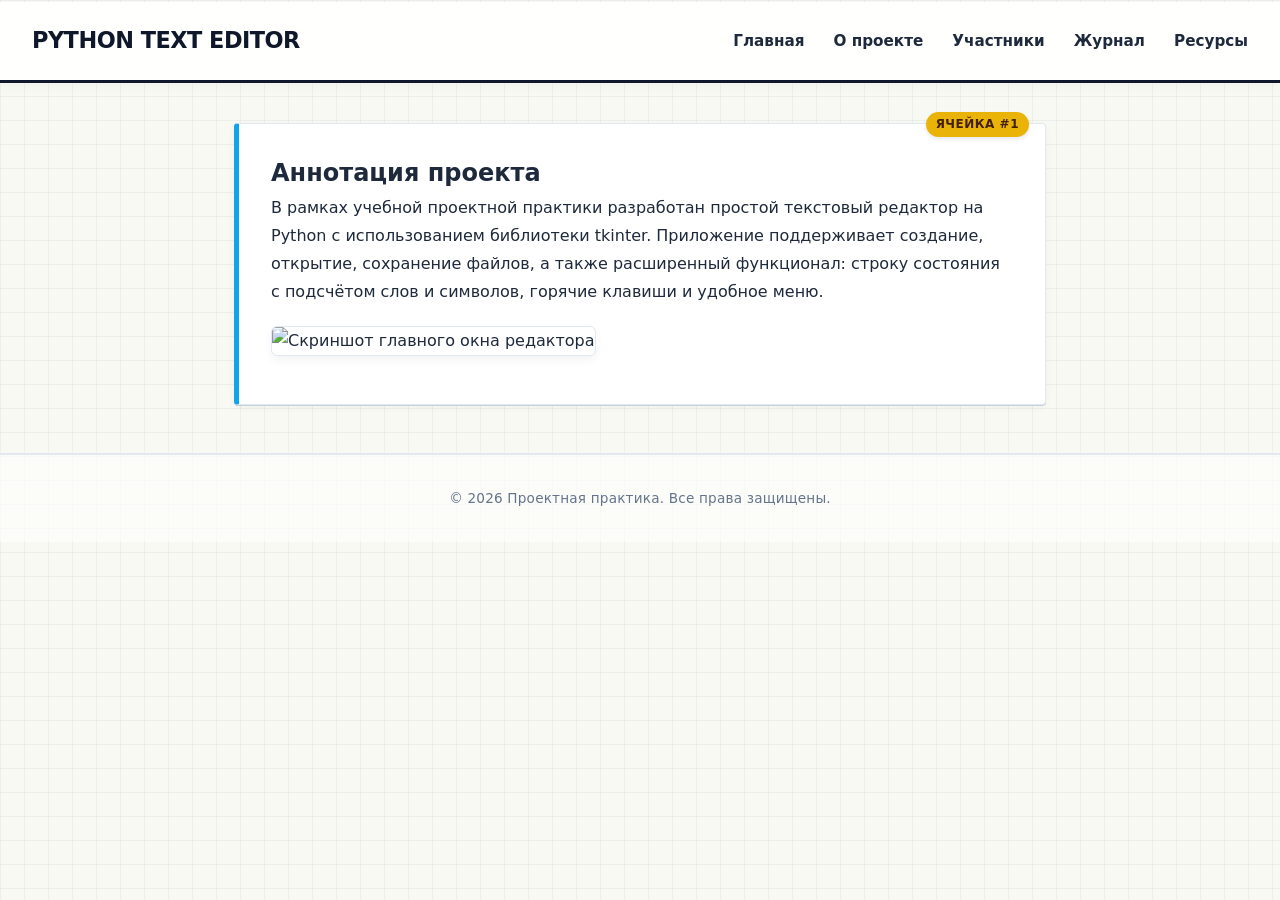
==== site/index.html @ 308b9dbd "docs: fill README with team info & add static site structure" ====
<!DOCTYPE html>
<html lang="ru">
<head>
  <meta charset="UTF-8">
  <meta name="viewport" content="width=device-width, initial-scale=1.0">
  <title>Python Text Editor - Проектная практика</title>
  <link rel="stylesheet" href="css/style.css">
</head>
<body>
  <header>
    <h1> Python Text Editor</h1>
    <nav>
      <a href="index.html">Главная</a>
      <a href="about.html">О проекте</a>
      <a href="participants.html">Участники</a>
      <a href="journal.html">Журнал</a>
      <a href="resources.html">Ресурсы</a>
    </nav>
  </header>
  <main>
    <div class="card">
      <h2>Аннотация проекта</h2>
      <p>В рамках учебной проектной практики разработан простой текстовый редактор на Python с использованием библиотеки tkinter. Приложение поддерживает создание, открытие, сохранение файлов, а также расширенный функционал: строку состояния с подсчётом слов и символов, горячие клавиши и удобное меню.</p>
      <img src="img/screenshot_main.png" alt="Скриншот главного окна редактора">
    </div>
  </main>
  <footer>© 2026 Проектная практика. Все права защищены.</footer>
</body>
</html>
---- site/css/style.css ----
:root {
  --primary: #0f172a;      /* Чернила */
  --secondary: #0ea5e9;    /* Чертежный синий */
  --bg: #f8f9f2;           /* Тёплая бумага */
  --text: #1e293b;         /* Угольный */
  --card: #ffffff;         /* Чистая страница */
  --accent: #eab308;       /* Маркер-выделитель */
  --grid: rgba(148, 163, 184, 0.12); /* Сетка */
}

* { box-sizing: border-box; margin: 0; padding: 0; }

body {
  font-family: 'Inter', 'Segoe UI', system-ui, sans-serif;
  background-color: var(--bg);
  background-image:
    linear-gradient(var(--grid) 1px, transparent 1px),
    linear-gradient(90deg, var(--grid) 1px, transparent 1px);
  background-size: 24px 24px;
  color: var(--text);
  line-height: 1.75;
  min-height: 100vh;
  padding-top: 2px; /* Выравнивание по сетке */
}

header {
  background: rgba(255, 255, 255, 0.92);
  backdrop-filter: blur(10px);
  border-bottom: 3px solid var(--primary);
  padding: 1.2rem 2rem;
  display: flex;
  justify-content: space-between;
  align-items: center;
  box-shadow: 0 4px 12px rgba(0,0,0,0.03);
}
header h1 {
  font-size: 1.4rem;
  font-weight: 800;
  letter-spacing: -0.5px;
  color: var(--primary);
  text-transform: uppercase;
}
nav a {
  color: var(--text);
  text-decoration: none;
  margin-left: 1.5rem;
  font-weight: 600;
  font-size: 0.95rem;
  position: relative;
  transition: color 0.2s;
}
nav a::after {
  content: '';
  position: absolute;
  bottom: -4px; left: 0;
  width: 0%; height: 3px;
  background: var(--accent);
  transition: width 0.25s ease;
  border-radius: 2px;
}
nav a:hover { color: var(--secondary); }
nav a:hover::after { width: 100%; }

main {
  max-width: 860px;
  margin: 2.5rem auto;
  padding: 0 1.5rem;
  counter-reset: lesson; /* Счётчик учебных записей */
}

.card {
  background: var(--card);
  padding: 1.8rem 2rem;
  border-radius: 4px;
  border: 1px solid #e2e8f0;
  border-left: 5px solid var(--secondary);
  box-shadow: 0 2px 8px rgba(0,0,0,0.04), 0 1px 0 #cbd5e1;
  margin-bottom: 2rem;
  position: relative;
  transition: transform 0.2s ease, box-shadow 0.2s ease, border-left-color 0.2s;
  counter-increment: lesson;
}
.card::before {
  content: "Ячейка #" counter(lesson);
  position: absolute;
  top: -12px; right: 16px;
  background: var(--accent);
  color: #422006;
  font-size: 0.75rem;
  font-weight: 700;
  padding: 2px 10px;
  border-radius: 100px;
  box-shadow: 0 2px 4px rgba(0,0,0,0.1);
  text-transform: uppercase;
  letter-spacing: 0.5px;
}
.card:hover {
  transform: translateY(-2px);
  box-shadow: 0 8px 20px rgba(14, 165, 233, 0.12), 0 2px 0 #cbd5e1;
  border-left-color: var(--accent);
}

img {
  max-width: 100%;
  border-radius: 6px;
  margin: 1.2rem 0;
  border: 1px solid #e2e8f0;
  box-shadow: 0 4px 10px rgba(0,0,0,0.05);
  background: #fff;
}

.video-container {
  position: relative;
  padding-bottom: 56.25%;
  height: 0;
  overflow: hidden;
  border-radius: 6px;
  margin: 1.5rem 0;
  border: 2px dashed #cbd5e1;
  background: #f8fafc;
}
.video-container::after {
  content: "▶ Видеоурок";
  position: absolute;
  top: 50%; left: 50%;
  transform: translate(-50%, -50%);
  background: rgba(15, 23, 42, 0.85);
  color: white;
  padding: 8px 16px;
  border-radius: 20px;
  font-size: 0.9rem;
  font-weight: 500;
  pointer-events: none;
  z-index: 1;
}
.video-container iframe {
  position: absolute;
  top: 0; left: 0; width: 100%; height: 100%;
  z-index: 2;
}

footer {
  text-align: center;
  padding: 2rem 1rem;
  color: #64748b;
  font-size: 0.85rem;
  border-top: 2px solid #e2e8f0;
  margin-top: 3rem;
  background: rgba(255,255,255,0.6);
  letter-spacing: 0.2px;
}

@media (max-width: 600px) {
  header { flex-direction: column; gap: 1rem; text-align: center; }
  nav { display: flex; flex-wrap: wrap; gap: 0.8rem; justify-content: center; }
  nav a { margin: 0; }
  .card { padding: 1.5rem; }
  .card::before { top: -10px; right: 10px; font-size: 0.7rem; }
}
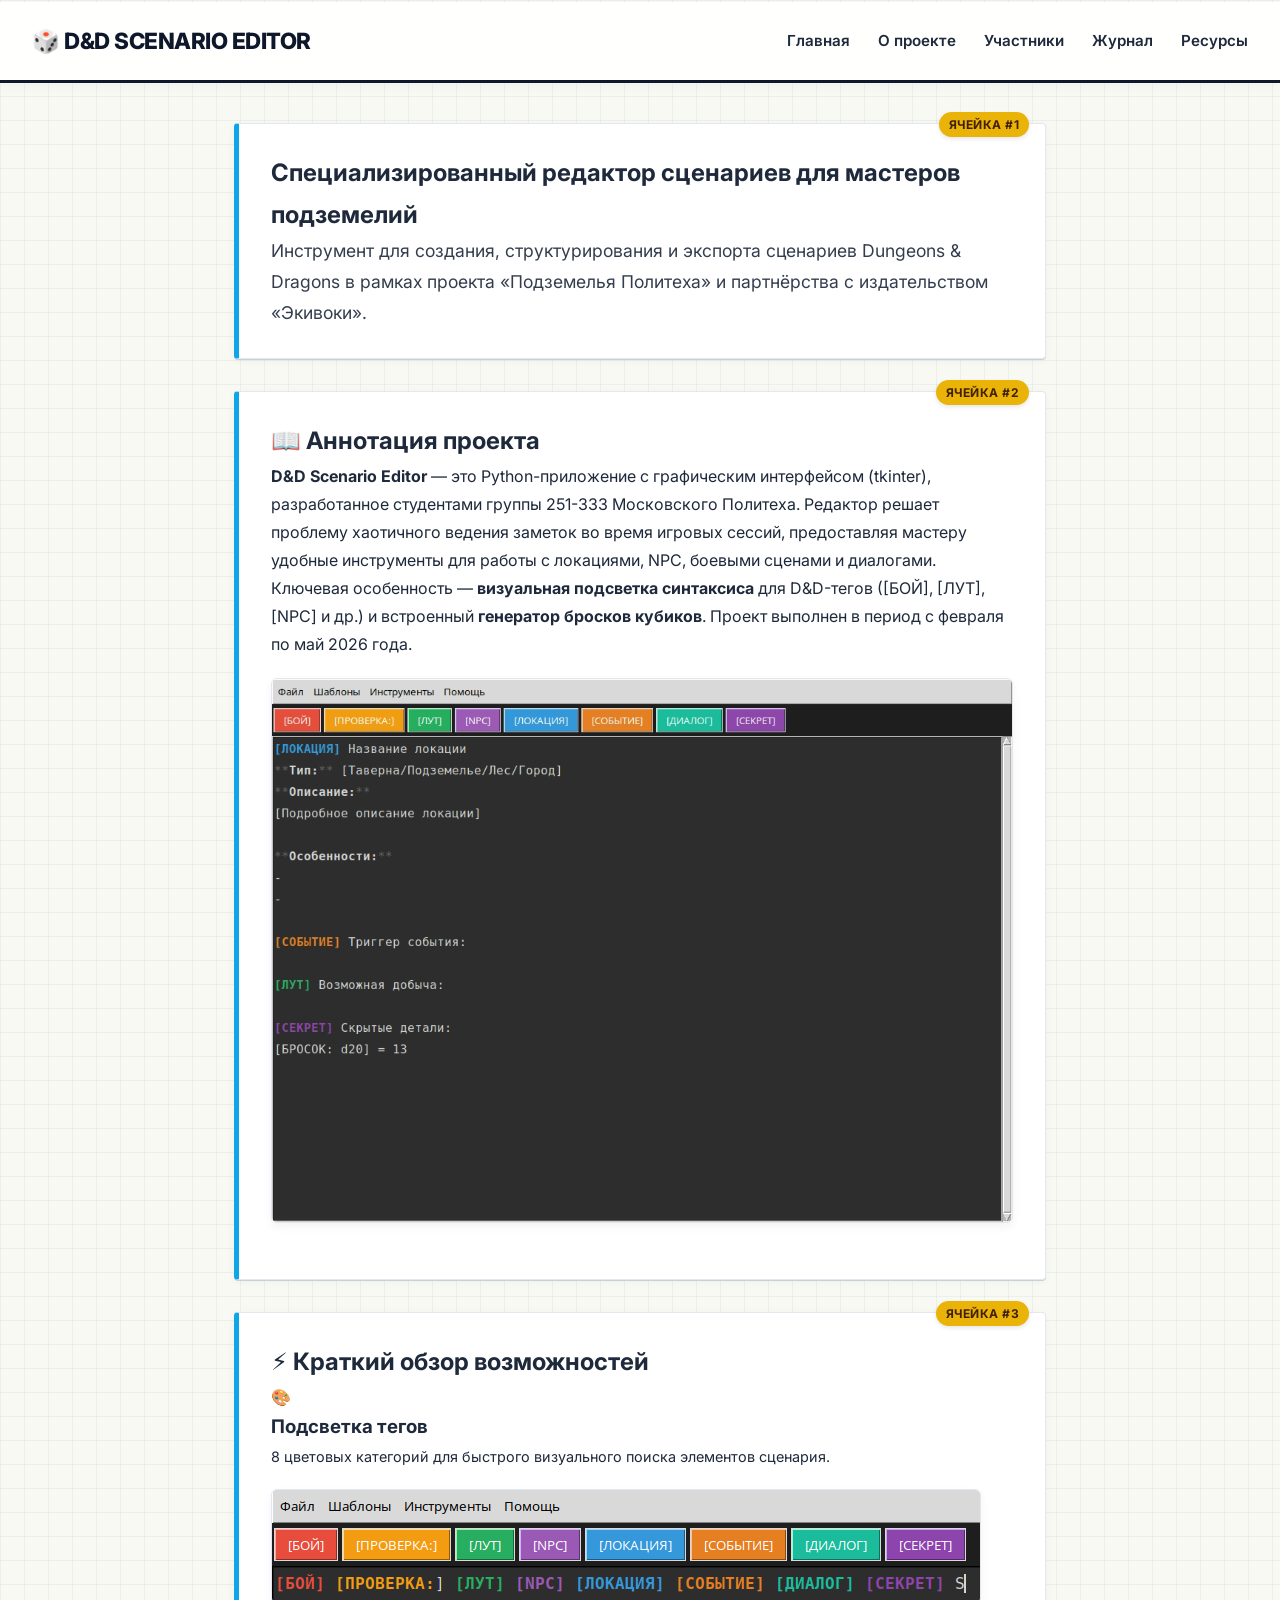
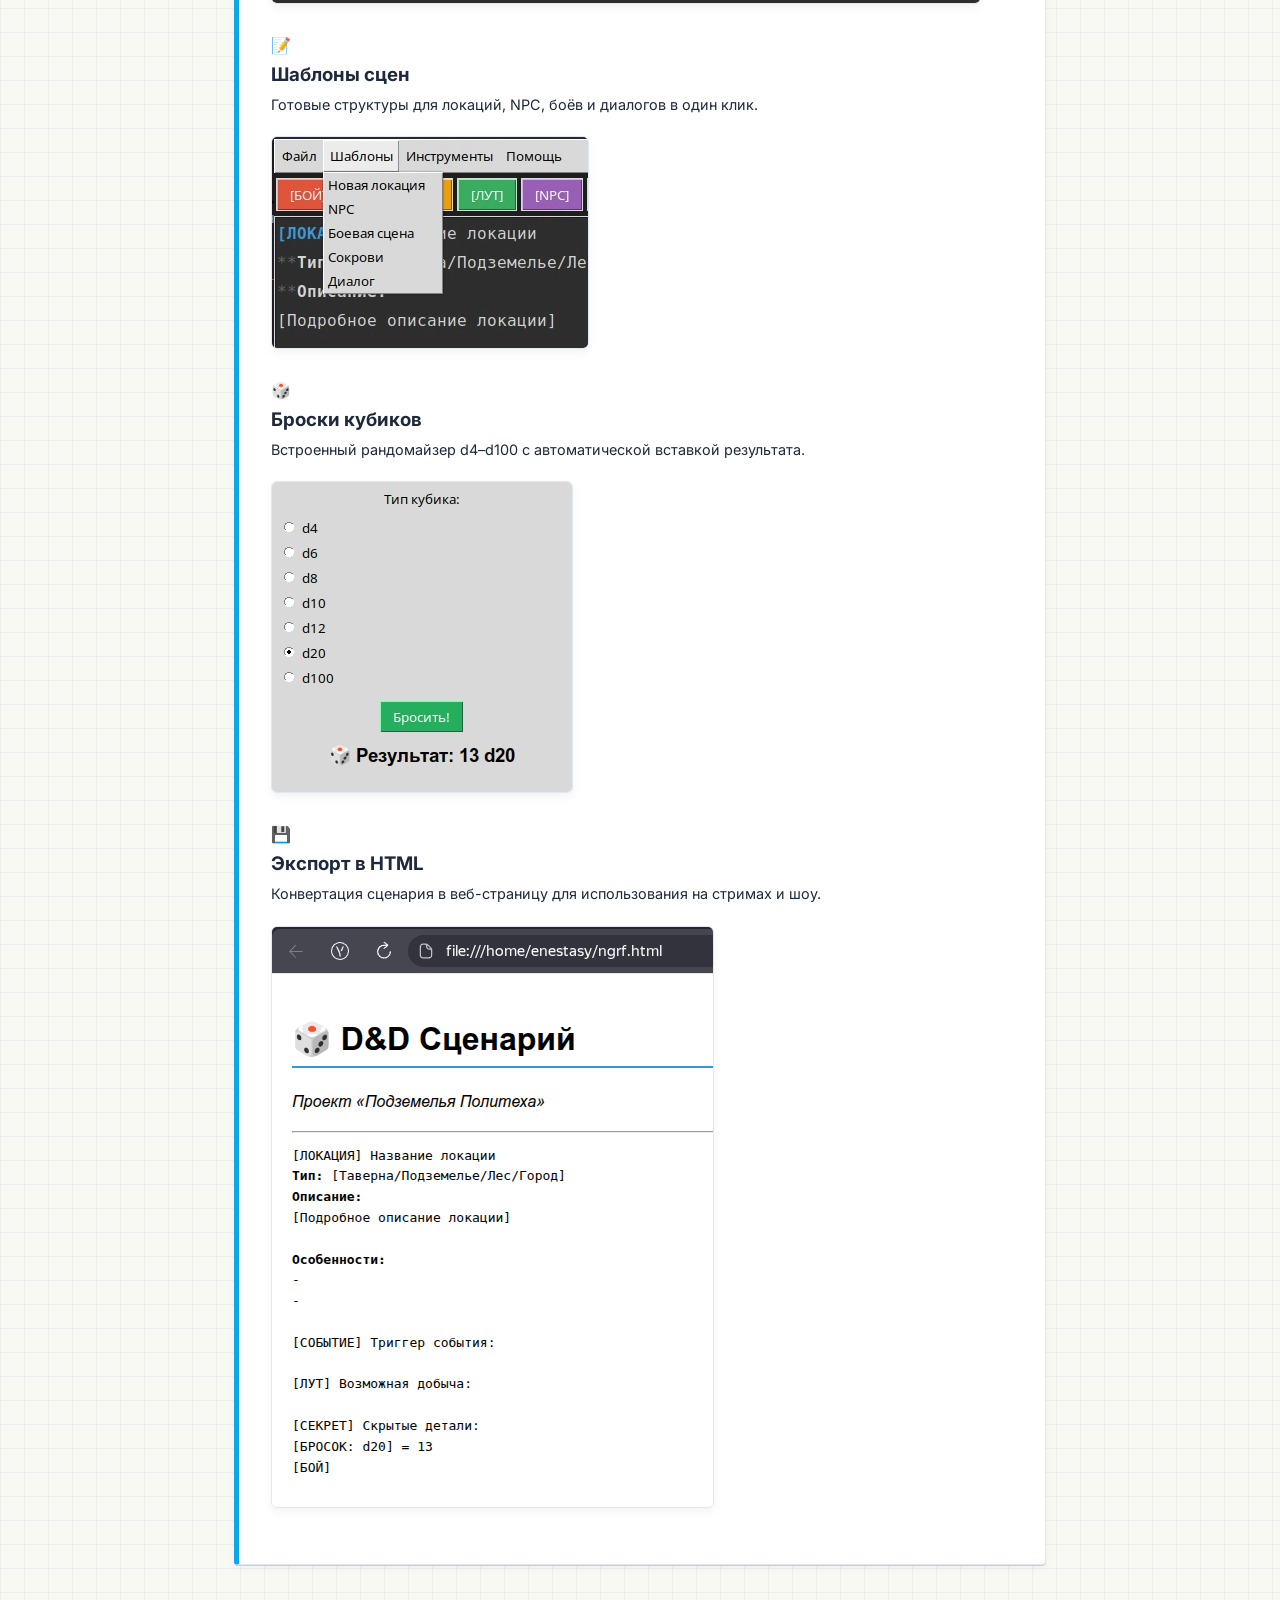
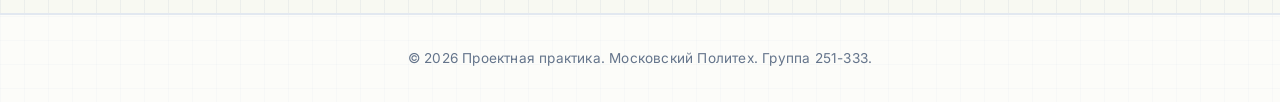
==== commit c89da4e6: "add screenshots, fix all docs" ====
--- a/site/index.html
+++ b/site/index.html
@@ -3,12 +3,15 @@
 <head>
   <meta charset="UTF-8">
   <meta name="viewport" content="width=device-width, initial-scale=1.0">
-  <title>Python Text Editor - Проектная практика</title>
+  <title>D&D Scenario Editor - Проектная практика</title>
+  <!-- Подключаем шрифт Inter для соответствия стилю -->
+  <link href="https://fonts.googleapis.com/css2?family=Inter:wght@400;600;800&display=swap" rel="stylesheet">
   <link rel="stylesheet" href="css/style.css">
+  
 </head>
 <body>
   <header>
-    <h1> Python Text Editor</h1>
+    <h1>🎲 D&D Scenario Editor</h1>
     <nav>
       <a href="index.html">Главная</a>
       <a href="about.html">О проекте</a>
@@ -18,12 +21,54 @@
     </nav>
   </header>
   <main>
+    
+    <!-- Hero Section transformed into Card -->
     <div class="card">
-      <h2>Аннотация проекта</h2>
-      <p>В рамках учебной проектной практики разработан простой текстовый редактор на Python с использованием библиотеки tkinter. Приложение поддерживает создание, открытие, сохранение файлов, а также расширенный функционал: строку состояния с подсчётом слов и символов, горячие клавиши и удобное меню.</p>
-      <img src="img/screenshot_main.png" alt="Скриншот главного окна редактора">
+      <h2>Специализированный редактор сценариев для мастеров подземелий</h2>
+      <p style="font-size: 1.1rem; opacity: 0.9;">Инструмент для создания, структурирования и экспорта сценариев Dungeons & Dragons в рамках проекта «Подземелья Политеха» и партнёрства с издательством «Экивоки».</p>
     </div>
+
+    <div class="card">
+      <h2>📖 Аннотация проекта</h2>
+      <p><strong>D&D Scenario Editor</strong> — это Python-приложение с графическим интерфейсом (tkinter), разработанное студентами группы 251-333 Московского Политеха. Редактор решает проблему хаотичного ведения заметок во время игровых сессий, предоставляя мастеру удобные инструменты для работы с локациями, NPC, боевыми сценами и диалогами.</p>
+      
+      <p>Ключевая особенность — <strong>визуальная подсветка синтаксиса</strong> для D&D-тегов ([БОЙ], [ЛУТ], [NPC] и др.) и встроенный <strong>генератор бросков кубиков</strong>. Проект выполнен в период с февраля по май 2026 года.</p>
+
+      <img src="img/screenshot_main_dnd.png" alt="Главное окно D&D Scenario Editor с подсветкой тегов">
+    </div>
+
+    <!-- Quick Features Preview transformed into Grid inside Card -->
+    <div class="card">
+      <h2>⚡ Краткий обзор возможностей</h2>
+      <div class="features-grid">
+        <div class="mini-feature">
+          <span class="feature-icon">🎨</span>
+          <h3>Подсветка тегов</h3>
+          <p style="font-size: 0.9rem;">8 цветовых категорий для быстрого визуального поиска элементов сценария.</p>
+          <img src="img/screenshot_tag_highlight.png" alt="Подсветка тегов">
+        </div>
+        <div class="mini-feature">
+          <span class="feature-icon">📝</span>
+          <h3>Шаблоны сцен</h3>
+          <p style="font-size: 0.9rem;">Готовые структуры для локаций, NPC, боёв и диалогов в один клик.</p>
+          <img src="img/screenshot_scene_templates.png" alt="Шаблоны сцен">
+        </div>
+        <div class="mini-feature">
+          <span class="feature-icon">🎲</span>
+          <h3>Броски кубиков</h3>
+          <p style="font-size: 0.9rem;">Встроенный рандомайзер d4–d100 с автоматической вставкой результата.</p>
+          <img src="img/screenshot_dice_throwing.png" alt="Броски кубиков">
+        </div>
+        <div class="mini-feature">
+          <span class="feature-icon">💾</span>
+          <h3>Экспорт в HTML</h3>
+          <p style="font-size: 0.9rem;">Конвертация сценария в веб-страницу для использования на стримах и шоу.</p>
+          <img src="img/screenshot_html_export.png" alt="Экспорт в HTML">
+        </div>
+      </div>
+    </div>
+
   </main>
-  <footer>© 2026 Проектная практика. Все права защищены.</footer>
+  <footer>© 2026 Проектная практика. Московский Политех. Группа 251-333.</footer>
 </body>
-</html>
+</html>
